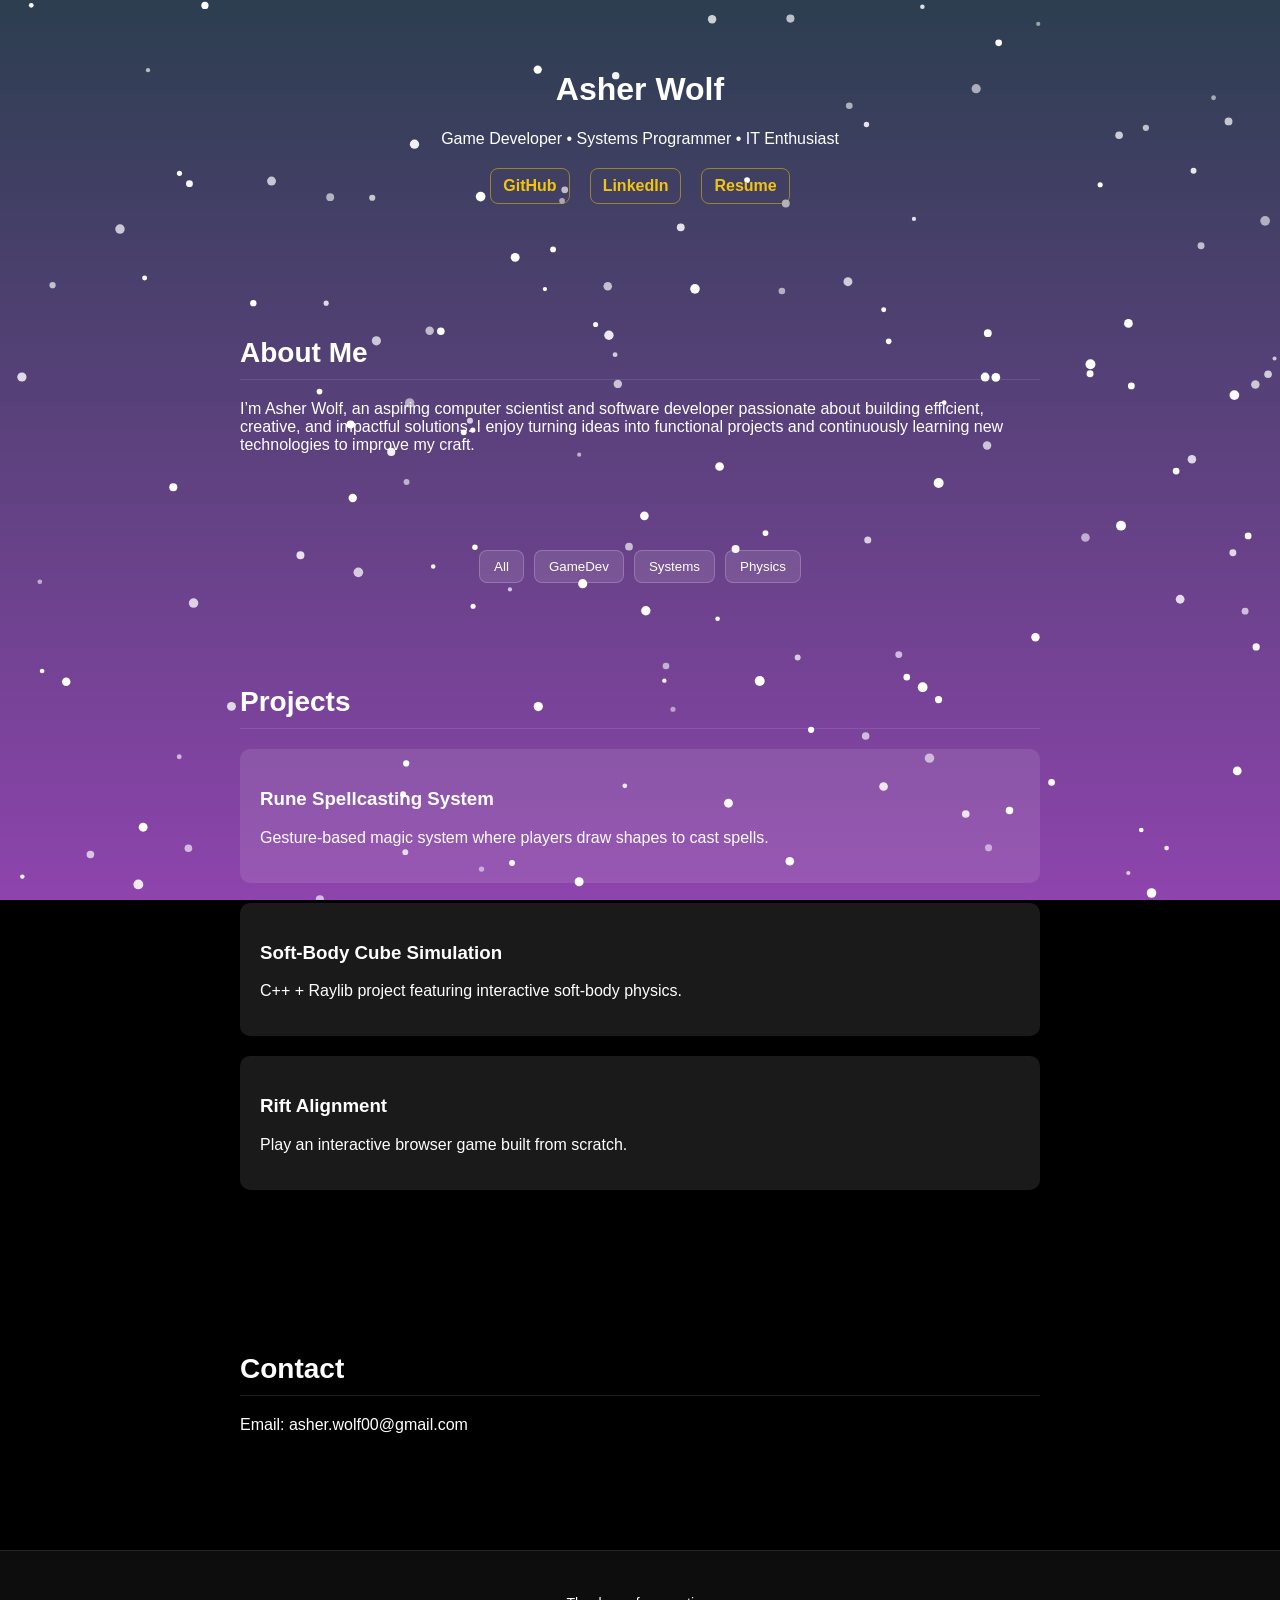
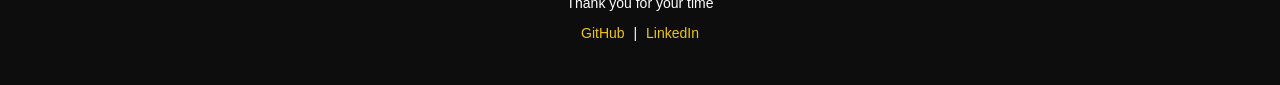
==== index.html @ 5fe8c086 "Initial Upload" ====
<!DOCTYPE html>
<html lang="en">
<head>
  <meta charset="UTF-8">
  <meta name="viewport" content="width=device-width, initial-scale=1.0">
  <title>Asher Wolf | Portfolio</title>

  <link rel="stylesheet" href="style.css">
</head>

<body>

<!-- MAIN CANVAS -->
<canvas id="bg"></canvas>

<!-- CURSOR HAND -->
<div id="cursor-hand">
  <img src="images/final_fantasyCursor-removebg-preview.png" alt="FinalFantasyCursor">
</div>

<header>
  <h1>Asher Wolf</h1>
  <p><p>Game Developer • Systems Programmer • IT Enthusiast</p></p>

  <div class="links">
    <a href="https://github.com/FancyPandax" target="_blank">GitHub</a>
    <a href="https://www.linkedin.com/in/asher-wolf-9609331b1" target="_blank">LinkedIn</a>
    <a href="Resume/Resume.html" target="_blank">Resume</a>
  </div>
</header>

<section>
  <h2>About Me</h2>
  <p>
    I’m Asher Wolf, an aspiring computer scientist and software developer passionate about building efficient, creative, and impactful solutions. I enjoy turning ideas into functional projects and continuously learning new technologies to improve my craft.
  </p>
</section>
<div class="filter-bar">
  <button onclick="filterProjects('all')">All</button>
  <button onclick="filterProjects('GameDev')">GameDev</button>
  <button onclick="filterProjects('Systems')">Systems</button>
  <button onclick="filterProjects('physics')">Physics</button>
</div>

<section>
  <h2>Projects</h2>

  <div class="card" data-tags="GameDev" onclick="openProject('rune')">
    <h3>Rune Spellcasting System</h3>
    <p>Gesture-based magic system where players draw shapes to cast spells.</p>
  </div>

  <div class="card" data-tags="Systems" onclick="openProject('softbody')">
    <h3>Soft-Body Cube Simulation</h3>
    <p>C++ + Raylib project featuring interactive soft-body physics.</p>
  </div>

  <div class="card" data-tags="GameDev" onclick="openProject('rift')">
    <h3>Rift Alignment</h3>
    <p>Play an interactive browser game built from scratch.</p>
  </div>

</section>

<section>
  <h2>Contact</h2>
  <p>Email: asher.wolf00@gmail.com</p>
</section>

<footer>
  <p>Thank you for your time</p>
  <p>
    <a href="https://github.com/FancyPandax" target="_blank">GitHub</a> |
    <a href="https://www.linkedin.com/in/asher-wolf-9609331b1" target="_blank">LinkedIn</a>
  </p>
</footer>

<!-- PROJECT MODAL -->
<div id="project-modal" class="modal">
  <div class="modal-content">
    <span id="modal-close">&times;</span>

    <h2 id="modal-title">Project Title</h2>
    <p id="modal-description">Project description goes here</p>

    <a id="modal-link" href="#" target="_blank">Open Project</a>
  </div>
</div>

<script src="script.js"></script>

</body>
</html>
---- style.css ----
body {
  margin: 0;
  font-family: Arial, sans-serif;
  color: white;
  background: black;
  overflow-x: hidden;
}

/* Canvas layers */
canvas {
  position: fixed;
  top: 0;
  left: 0;
  z-index: -1;
}

/* Header */
header {
  text-align: center;
  padding: 50px 20px;
}

/* Links */
.links {
  display: flex;
  justify-content: center;   
  gap: 20px;                
  margin-top: 20px;
}

.links a {
  color: #f1c40f;           
  text-decoration: none;
  font-weight: bold;
  font-size: 16px;
  padding: 8px 12px;
  border: 1px solid rgba(241, 196, 15, 0.5); 
  border-radius: 8px;
  transition: all 0.2s ease;
}

.links a:hover {
  background: rgba(241, 196, 15, 0.2);  
  color: #fff;                           
  transform: translateY(-2px);           
  border-color: rgba(241, 196, 15, 0.8); 
}



/* Cards */
.card {
  background: rgba(255,255,255,0.1);
  padding: 20px;
  margin: 20px 0;
  cursor: pointer;
  border-radius: 10px;
  transition: 0.2s;
}

.card:hover {
  transform: translateY(-5px);
  background: rgba(255,255,255,0.2);
}

/* Start screen */
#startScreen {
  position: fixed;
  width: 100%;
  height: 100%;
  background: black;
  display: flex;
  flex-direction: column;
  justify-content: center;
  align-items: center;
  z-index: 10;
}

/* Start buttons */
.start-buttons {
  margin-top: 20px;
}

.start-buttons button {
  display: block;
  margin: 10px auto;
  padding: 12px 20px;
  font-size: 16px;
  background: rgba(255,255,255,0.1);
  color: white;
  border: 1px solid white;
  cursor: pointer;
  transition: 0.2s;
}

.start-buttons button:hover {
  background: rgba(255,255,255,0.3);
}

#cursor-hand {
  position: absolute;
  width: 80px;          
  height: 80px;        
  pointer-events: none; 
  opacity: 0;
  transition: opacity 0.2s ease, transform 0.1s ease;
  z-index: 9999;        
}

#cursor-hand img {
  width: 100%;
  height: 100%;
  display: block;
}

footer {
  text-align: center;
  padding: 30px 20px;
  background: rgba(255, 255, 255, 0.05); 
  margin-top: 40px;
  border-top: 1px solid rgba(255,255,255,0.1);
  color: white;
  font-size: 14px;
}

footer a {
  color: #f1c40f; 
  text-decoration: none;
  margin: 0 5px;
  transition: 0.2s;
}

footer a:hover {
  text-decoration: underline;
  color: #e67e22; 
}

section {
  padding: 60px 20px;
  max-width: 800px;
  margin: auto;
}

h2 {
  margin-bottom: 20px;
  font-size: 28px;
  border-bottom: 1px solid rgba(255,255,255,0.1);
  padding-bottom: 10px;
}

/* ============================
   MODAL BACKDROP
============================ */
/* BACKDROP */
.modal {
  position: fixed;
  top: 0;
  left: 0;
  width: 100%;
  height: 100%;
  background: rgba(0,0,0,0.7);

  display: flex;
  justify-content: center;
  align-items: center;

  z-index: 10000;

  opacity: 0;
  visibility: hidden;
  pointer-events: none;

  transition: opacity 0.2s ease;
}

/* ACTIVE STATE */
.modal.show {
  opacity: 1;
  visibility: visible;
  pointer-events: auto;
}

/* ============================
   MODAL BOX
============================ */
.modal-content {
  background: rgba(20, 20, 30, 0.95);
  padding: 30px;
  border-radius: 12px;
  width: 90%;
  max-width: 500px;
  color: white;
  position: relative;
  border: 1px solid rgba(255,255,255,0.1);
}

/* CLOSE BUTTON */
#modal-close {
  position: absolute;
  top: 10px;
  right: 15px;
  cursor: pointer;
  font-size: 24px;
}

/* LINK BUTTON */
#modal-link {
  display: inline-block;
  margin-top: 20px;
  padding: 10px 15px;
  background: rgba(255,255,255,0.1);
  border-radius: 8px;
  color: white;
  text-decoration: none;
  transition: transform 0.2s
}

#modal-link:hover {
  background: rgba(255,255,255,0.2);
}

.filter-bar {
  display: flex;
  justify-content: center;
  gap: 10px;
  margin: 20px 0;
  flex-wrap: wrap;
}

.filter-bar button {
  background: rgba(255,255,255,0.1);
  color: white;
  border: 1px solid rgba(255,255,255,0.2);
  padding: 8px 14px;
  border-radius: 8px;
  cursor: pointer;
  transition: 0.2s;
}

.filter-bar button:hover {
  background: rgba(255,255,255,0.25);
  transform: translateY(-2px);
}
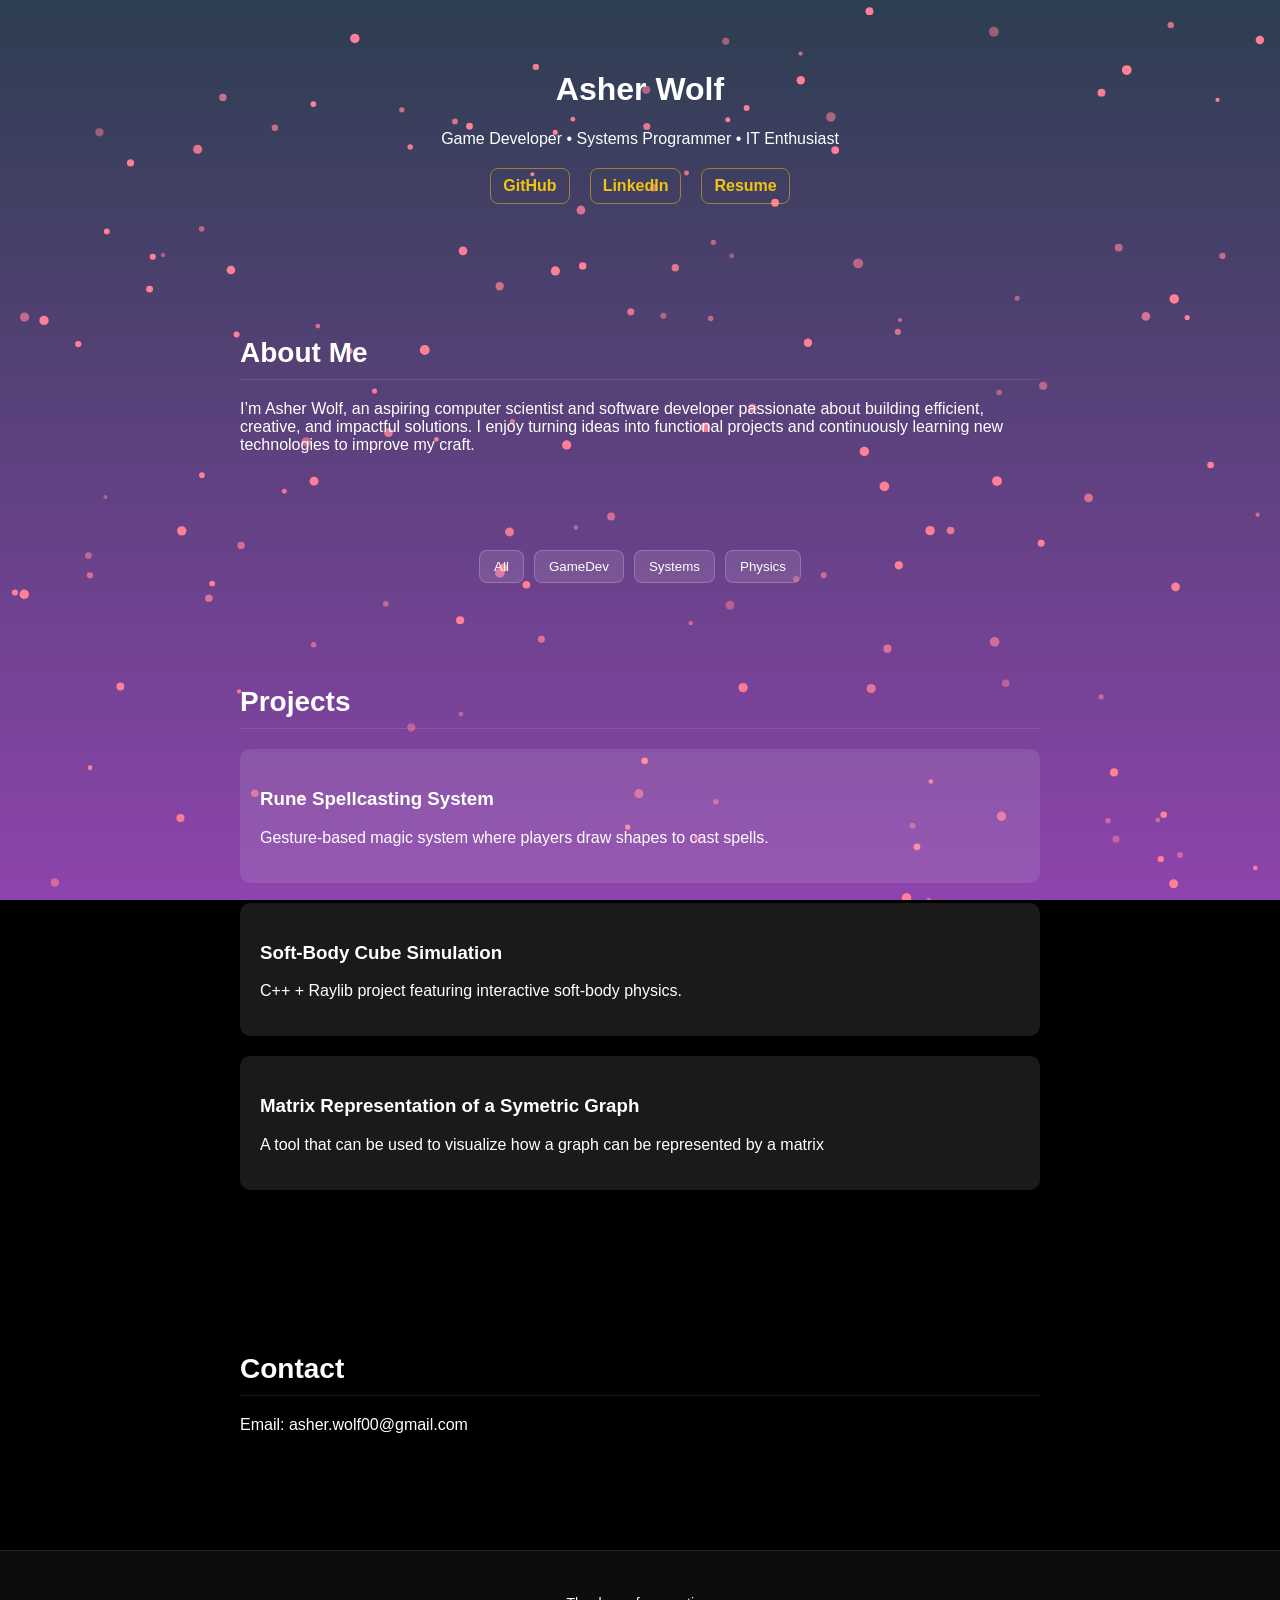
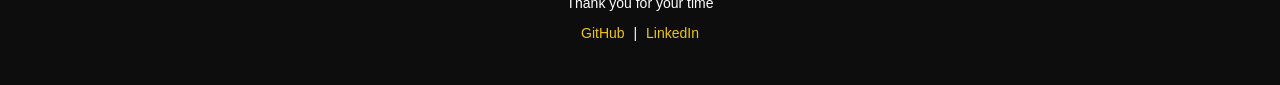
==== commit 71ec3a0c: "Update index.html" ====
--- a/index.html
+++ b/index.html
@@ -55,9 +55,10 @@
     <p>C++ + Raylib project featuring interactive soft-body physics.</p>
   </div>
 
-  <div class="card" data-tags="GameDev" onclick="openProject('rift')">
-    <h3>Rift Alignment</h3>
-    <p>Play an interactive browser game built from scratch.</p>
+
+  <div class="card" data-tags="Systems" onclick="openProject('graphs')">
+    <h3>Matrix Representation of a Symetric Graph</h3>
+    <p>A tool that can be used to visualize how a graph can be represented by a matrix </p>
   </div>
 
 </section>
@@ -90,4 +91,4 @@
 <script src="script.js"></script>
 
 </body>
-</html>+</html>
--- a/style.css
+++ b/style.css
@@ -212,7 +212,7 @@
   border-radius: 8px;
   color: white;
   text-decoration: none;
-  transition: transform 0.2s
+  transition: transform 0.2s ease;
 }
 
 #modal-link:hover {
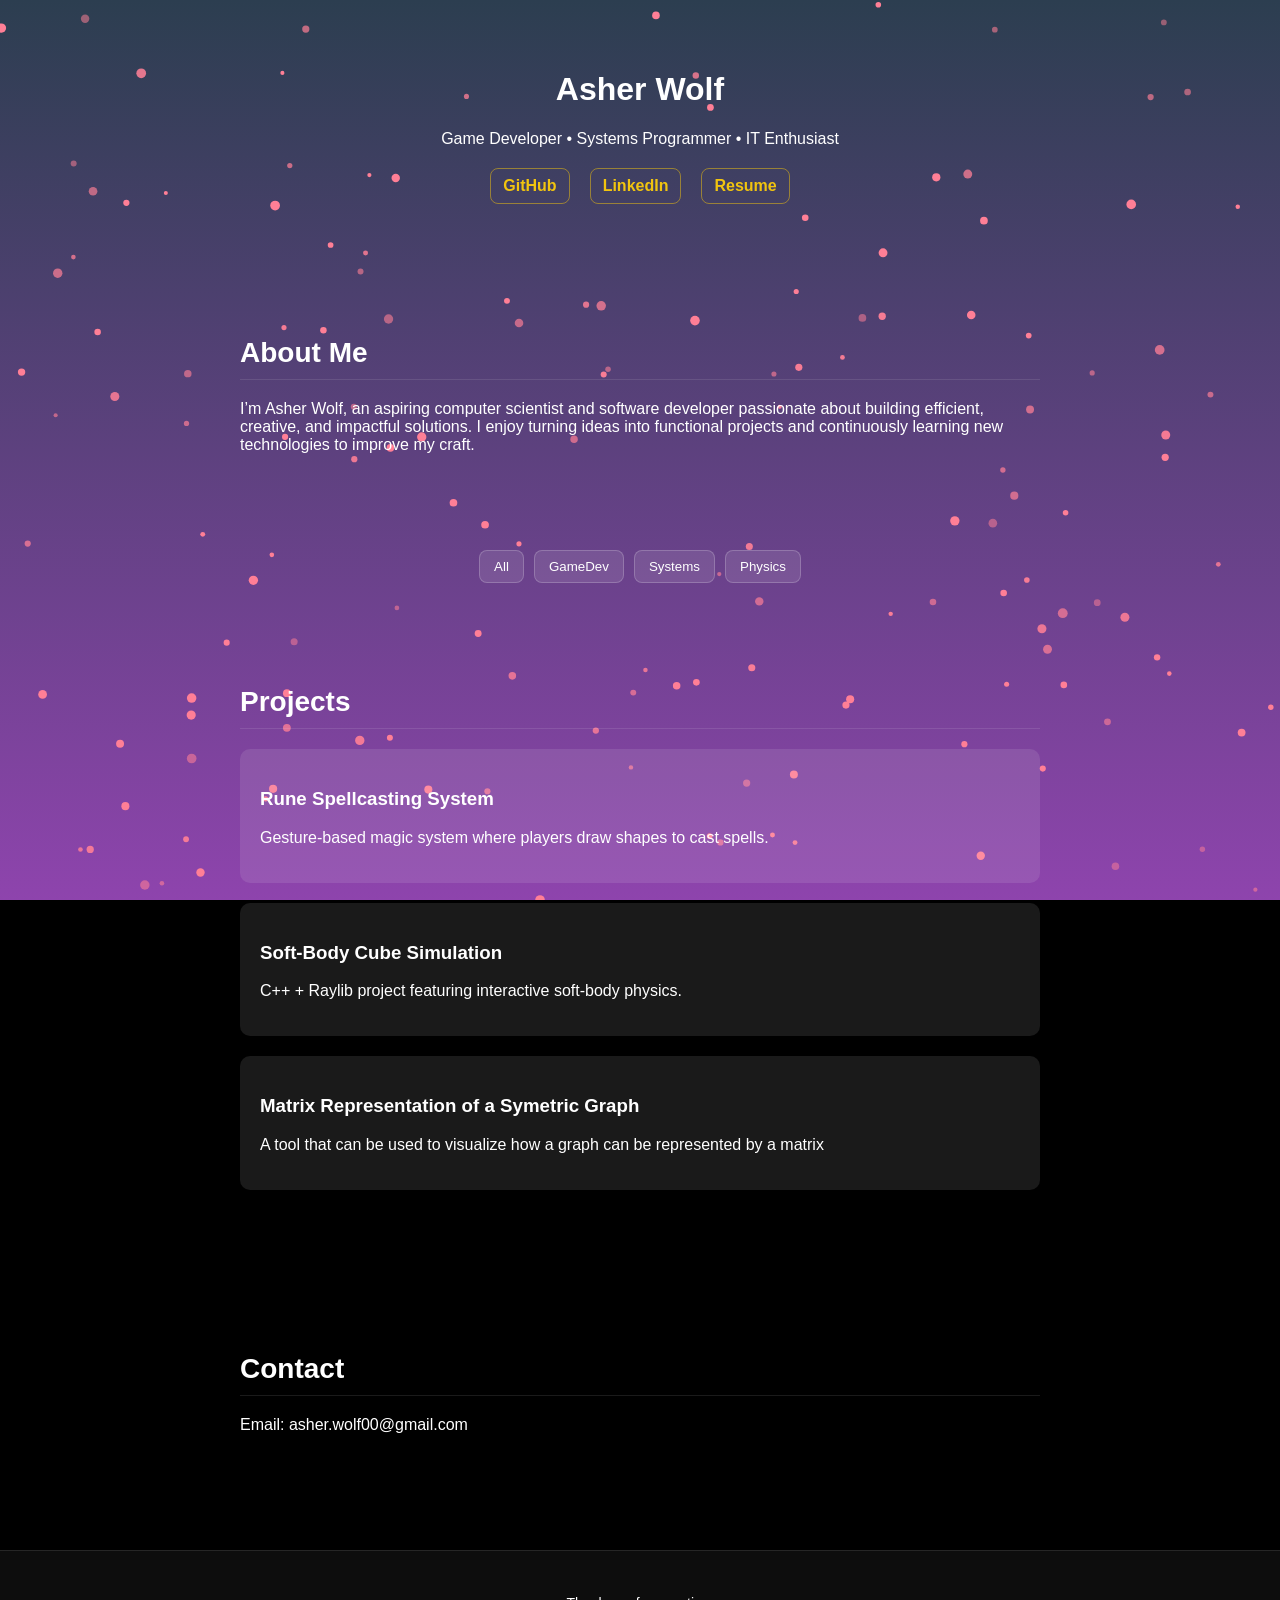
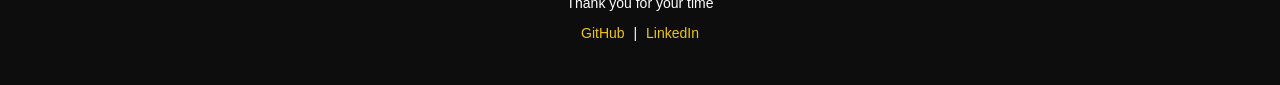
==== commit ca2e85ff: "Update index.html" ====
--- a/index.html
+++ b/index.html
@@ -39,7 +39,7 @@
   <button onclick="filterProjects('all')">All</button>
   <button onclick="filterProjects('GameDev')">GameDev</button>
   <button onclick="filterProjects('Systems')">Systems</button>
-  <button onclick="filterProjects('physics')">Physics</button>
+  <button onclick="filterProjects('Physics')">Physics</button>
 </div>
 
 <section>
@@ -50,7 +50,7 @@
     <p>Gesture-based magic system where players draw shapes to cast spells.</p>
   </div>
 
-  <div class="card" data-tags="Systems" onclick="openProject('softbody')">
+  <div class="card" data-tags="Physics" onclick="openProject('softbody')">
     <h3>Soft-Body Cube Simulation</h3>
     <p>C++ + Raylib project featuring interactive soft-body physics.</p>
   </div>
